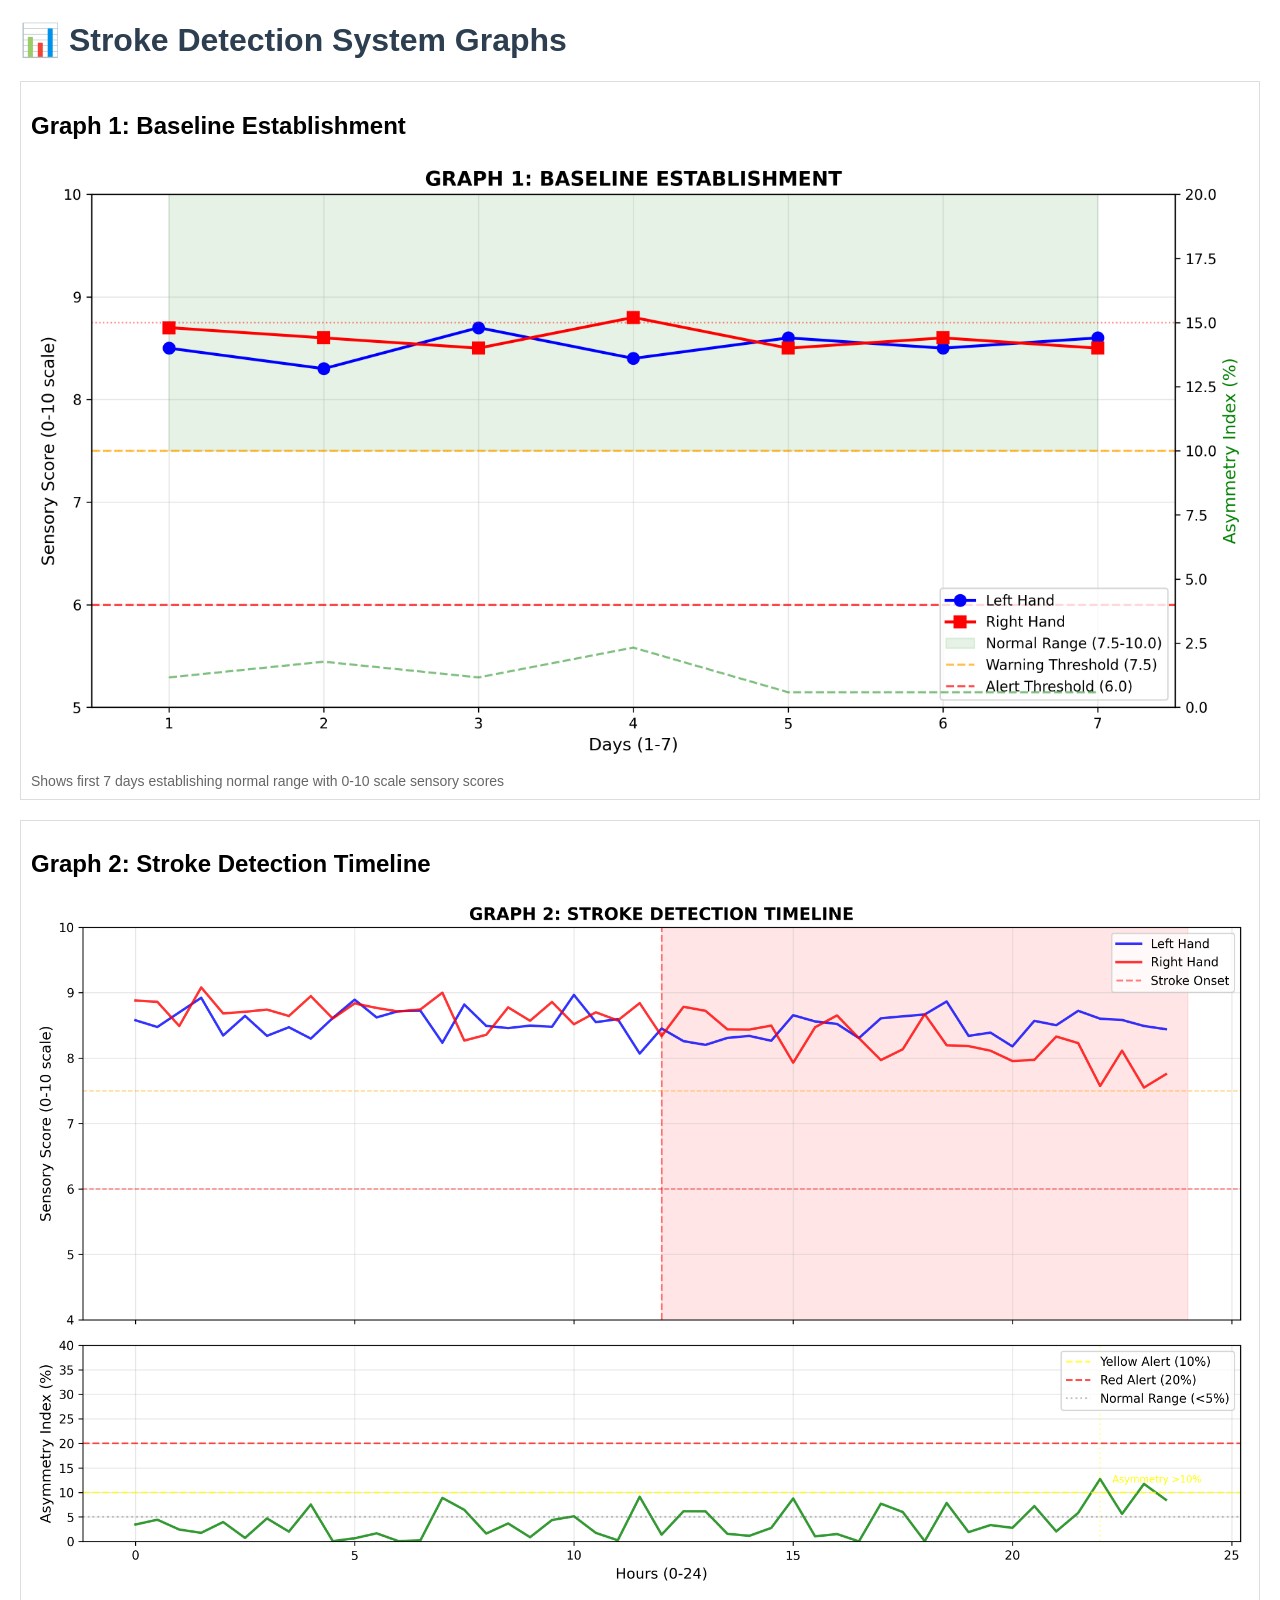
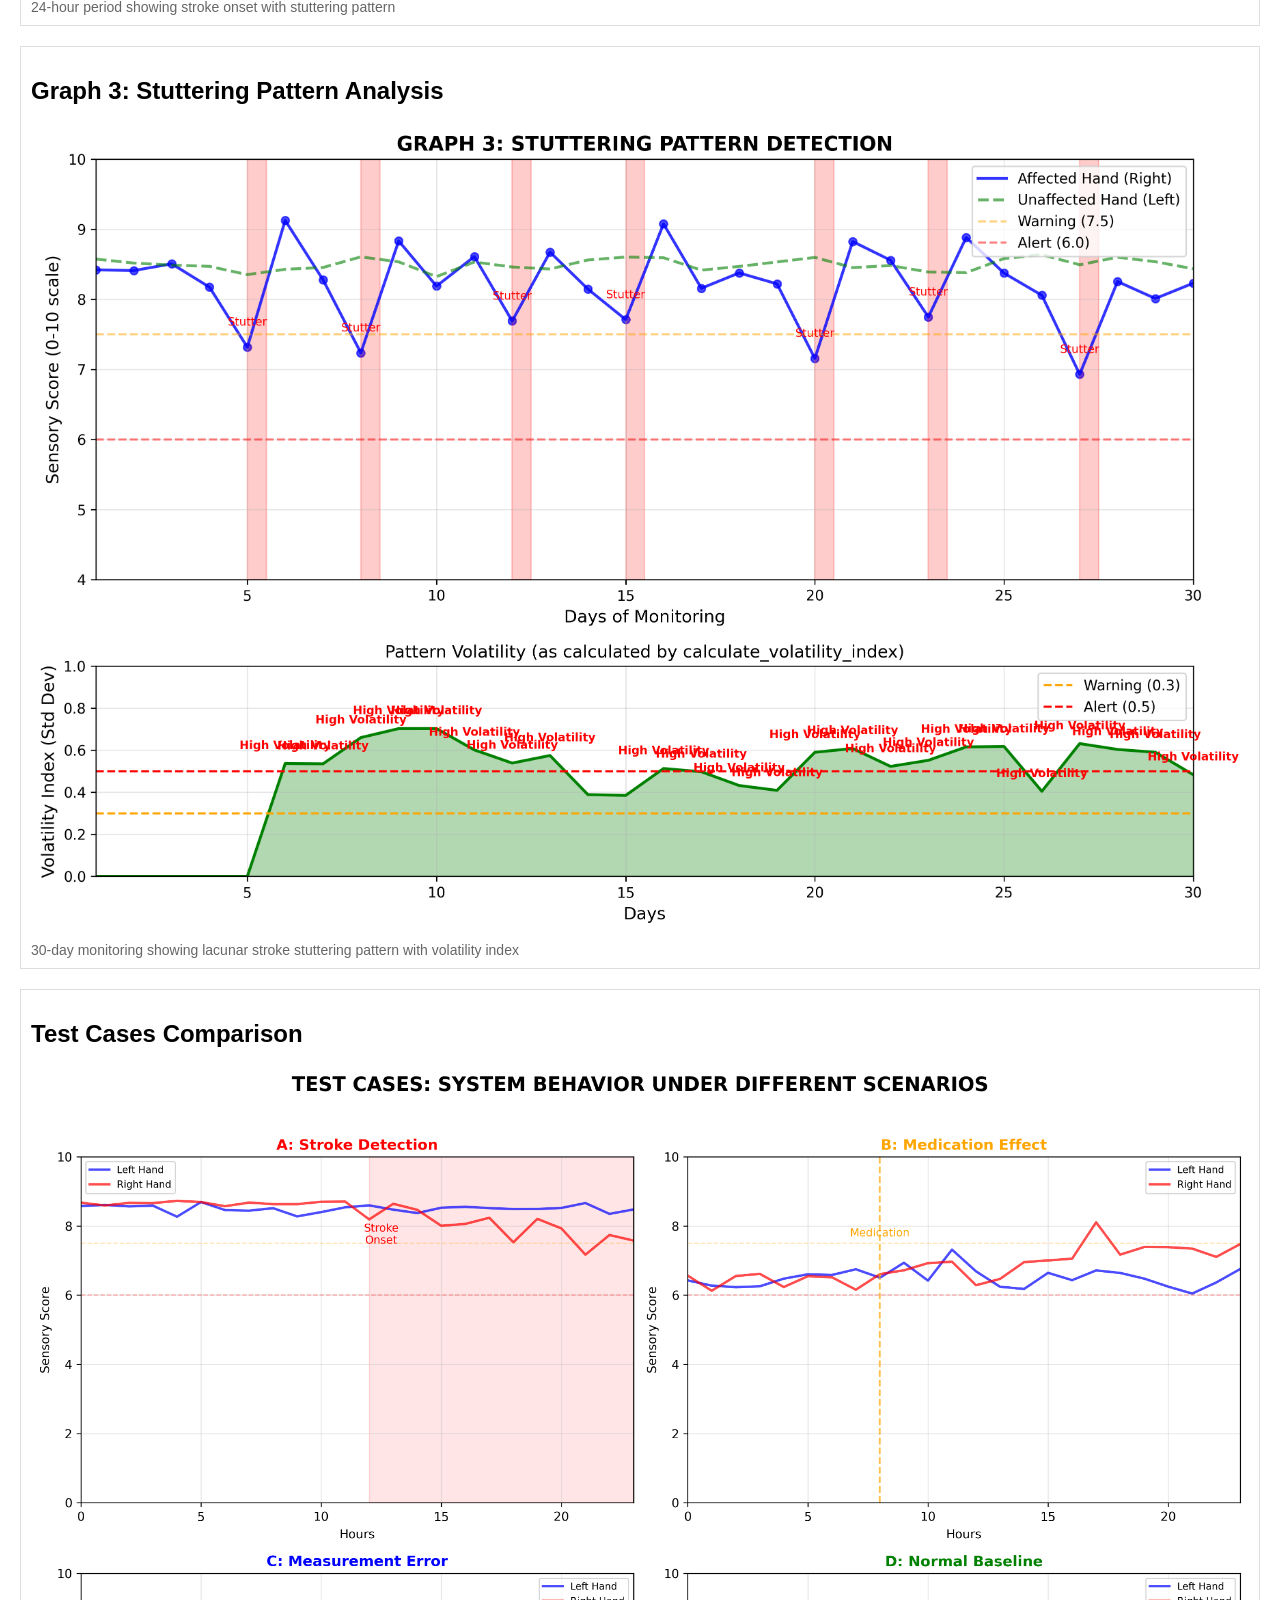
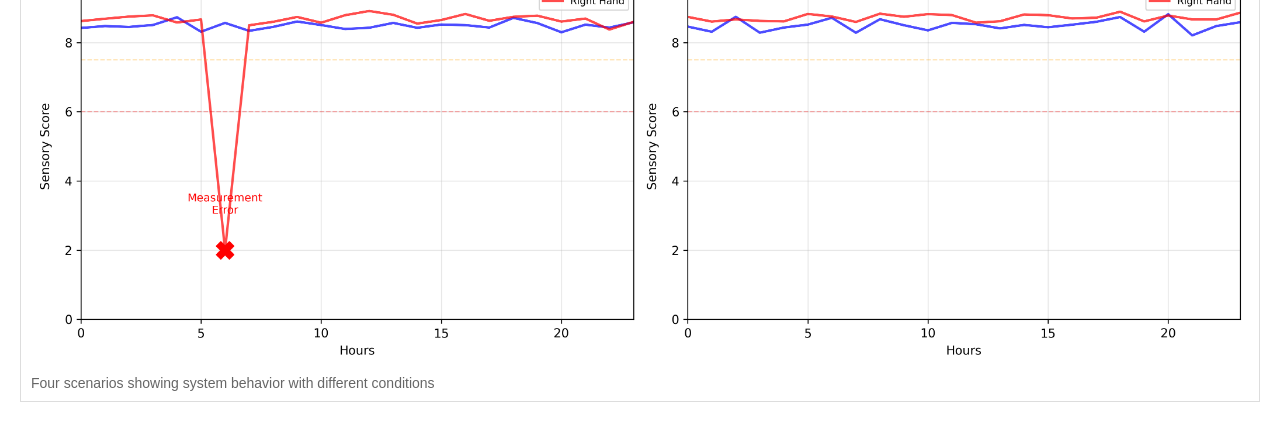
==== tests/graphs_output/index.html @ 02b51df7 "graph" ====
<!DOCTYPE html>
<html>
<head>
    <title>Stroke Detection System Graphs</title>
    <style>
        body { font-family: Arial, sans-serif; margin: 20px; }
        h1 { color: #2c3e50; }
        .graph { margin: 20px 0; border: 1px solid #ddd; padding: 10px; }
        .graph img { max-width: 100%; height: auto; }
        .caption { color: #666; font-size: 14px; margin-top: 5px; }
    </style>
</head>
<body>
    <h1>📊 Stroke Detection System Graphs</h1>

    <div class="graph">
        <h2>Graph 1: Baseline Establishment</h2>
        <img src="graph1_baseline.png" alt="Baseline Graph">
        <div class="caption">Shows first 7 days establishing normal range with 0-10 scale sensory scores</div>
    </div>
    
    <div class="graph">
        <h2>Graph 2: Stroke Detection Timeline</h2>
        <img src="graph2_stroke_timeline.png" alt="Stroke Timeline Graph">
        <div class="caption">24-hour period showing stroke onset with stuttering pattern</div>
    </div>
    
    <div class="graph">
        <h2>Graph 3: Stuttering Pattern Analysis</h2>
        <img src="graph3_stuttering_corrected.png" alt="Stuttering Pattern Graph">
        <div class="caption">30-day monitoring showing lacunar stroke stuttering pattern with volatility index</div>
    </div>
    
    <div class="graph">
        <h2>Test Cases Comparison</h2>
        <img src="test_cases_corrected.png" alt="Test Cases Graph">
        <div class="caption">Four scenarios showing system behavior with different conditions</div>
    </div>
</body>
</html>
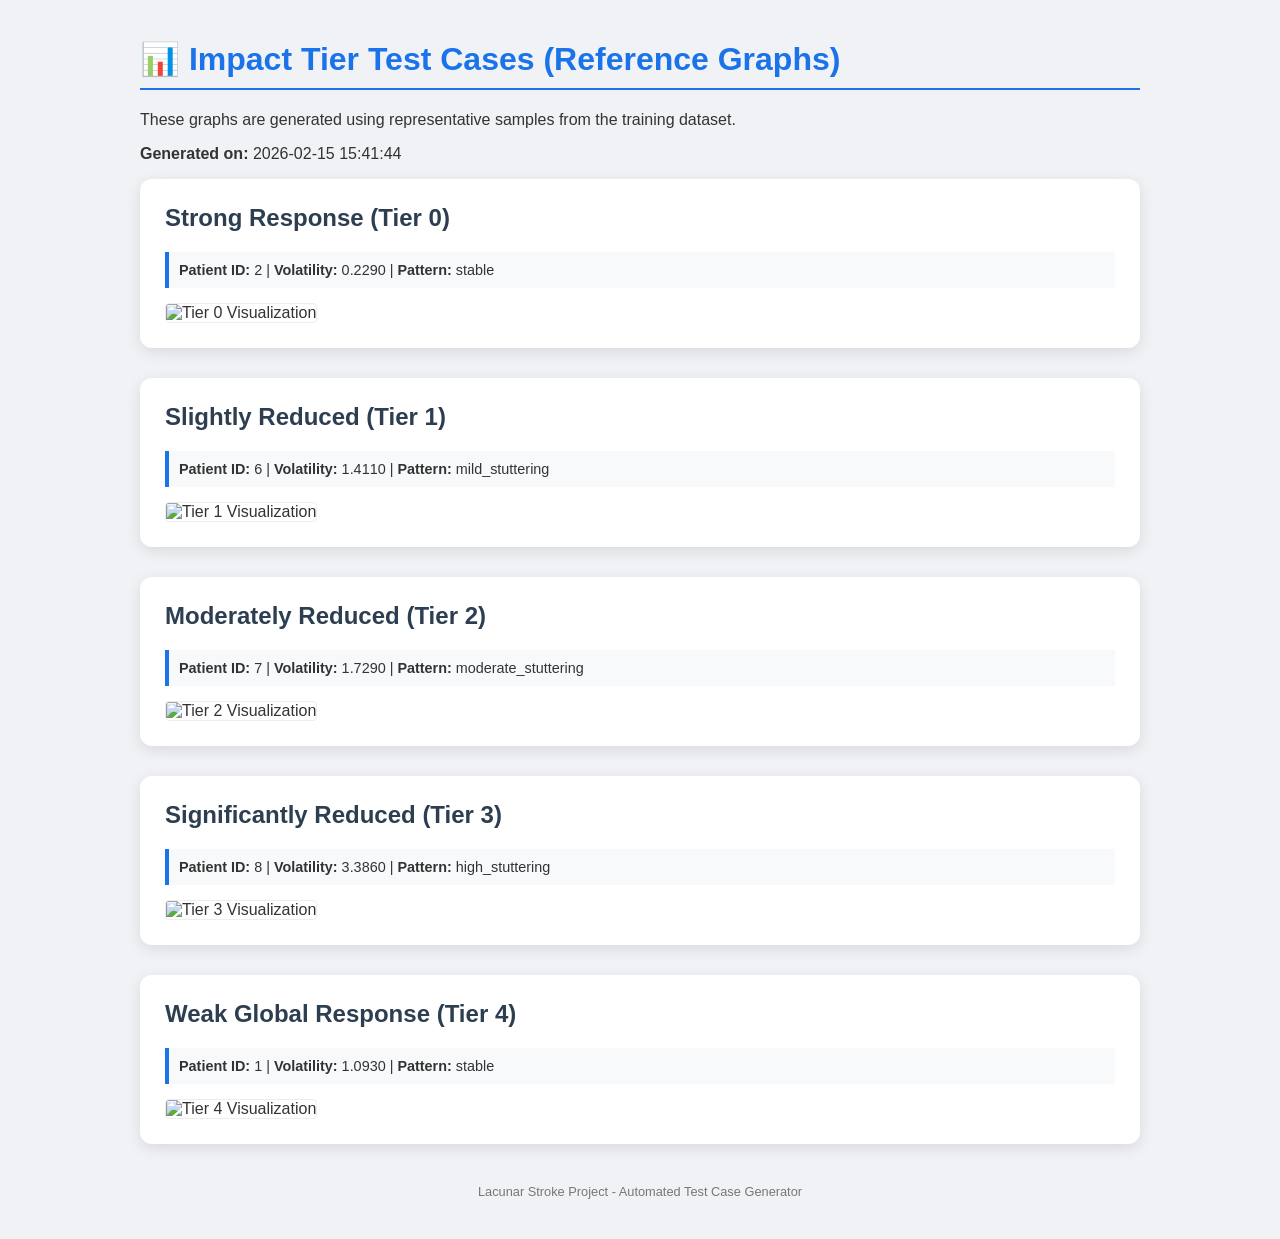
==== commit 3fc2a23f: "graph" ====
--- a/tests/graphs_output/index.html
+++ b/tests/graphs_output/index.html
@@ -1,41 +1,78 @@
 
-<!DOCTYPE html>
-<html>
-<head>
-    <title>Stroke Detection System Graphs</title>
-    <style>
-        body { font-family: Arial, sans-serif; margin: 20px; }
-        h1 { color: #2c3e50; }
-        .graph { margin: 20px 0; border: 1px solid #ddd; padding: 10px; }
-        .graph img { max-width: 100%; height: auto; }
-        .caption { color: #666; font-size: 14px; margin-top: 5px; }
-    </style>
-</head>
-<body>
-    <h1>📊 Stroke Detection System Graphs</h1>
-
-    <div class="graph">
-        <h2>Graph 1: Baseline Establishment</h2>
-        <img src="graph1_baseline.png" alt="Baseline Graph">
-        <div class="caption">Shows first 7 days establishing normal range with 0-10 scale sensory scores</div>
-    </div>
+    <!DOCTYPE html>
+    <html lang="en">
+    <head>
+        <meta charset="UTF-8">
+        <title>Impact Tier Test Cases</title>
+        <style>
+            body { font-family: 'Segoe UI', Tahoma, Geneva, Verdana, sans-serif; margin: 40px; background-color: #f0f2f5; color: #333; }
+            .container { max-width: 1000px; margin: auto; }
+            .graph-container { background: white; padding: 25px; margin-bottom: 30px; border-radius: 12px; box-shadow: 0 4px 15px rgba(0,0,0,0.1); }
+            img { width: 100%; border-radius: 4px; border: 1px solid #eee; }
+            h1 { color: #1a73e8; border-bottom: 2px solid #1a73e8; padding-bottom: 10px; }
+            h2 { color: #2c3e50; margin-top: 0; }
+            .metadata { background: #f8f9fa; padding: 10px; border-left: 4px solid #1a73e8; font-size: 0.9em; margin-bottom: 15px; }
+            .footer { text-align: center; margin-top: 40px; color: #777; font-size: 0.8em; }
+        </style>
+    </head>
+    <body>
+        <div class="container">
+            <h1>📊 Impact Tier Test Cases (Reference Graphs)</h1>
+            <p>These graphs are generated using representative samples from the training dataset.</p>
+            <p><strong>Generated on:</strong> 2026-02-15 15:41:44</p>
     
-    <div class="graph">
-        <h2>Graph 2: Stroke Detection Timeline</h2>
-        <img src="graph2_stroke_timeline.png" alt="Stroke Timeline Graph">
-        <div class="caption">24-hour period showing stroke onset with stuttering pattern</div>
-    </div>
-    
-    <div class="graph">
-        <h2>Graph 3: Stuttering Pattern Analysis</h2>
-        <img src="graph3_stuttering_corrected.png" alt="Stuttering Pattern Graph">
-        <div class="caption">30-day monitoring showing lacunar stroke stuttering pattern with volatility index</div>
-    </div>
-    
-    <div class="graph">
-        <h2>Test Cases Comparison</h2>
-        <img src="test_cases_corrected.png" alt="Test Cases Graph">
-        <div class="caption">Four scenarios showing system behavior with different conditions</div>
-    </div>
-</body>
-</html>
+            <div class="graph-container">
+                <h2>Strong Response (Tier 0)</h2>
+                <div class="metadata">
+                    <strong>Patient ID:</strong> 2 | 
+                    <strong>Volatility:</strong> 0.2290 | 
+                    <strong>Pattern:</strong> stable
+                </div>
+                <img src="tier_0_graph.png" alt="Tier 0 Visualization">
+            </div>
+        
+            <div class="graph-container">
+                <h2>Slightly Reduced (Tier 1)</h2>
+                <div class="metadata">
+                    <strong>Patient ID:</strong> 6 | 
+                    <strong>Volatility:</strong> 1.4110 | 
+                    <strong>Pattern:</strong> mild_stuttering
+                </div>
+                <img src="tier_1_graph.png" alt="Tier 1 Visualization">
+            </div>
+        
+            <div class="graph-container">
+                <h2>Moderately Reduced (Tier 2)</h2>
+                <div class="metadata">
+                    <strong>Patient ID:</strong> 7 | 
+                    <strong>Volatility:</strong> 1.7290 | 
+                    <strong>Pattern:</strong> moderate_stuttering
+                </div>
+                <img src="tier_2_graph.png" alt="Tier 2 Visualization">
+            </div>
+        
+            <div class="graph-container">
+                <h2>Significantly Reduced (Tier 3)</h2>
+                <div class="metadata">
+                    <strong>Patient ID:</strong> 8 | 
+                    <strong>Volatility:</strong> 3.3860 | 
+                    <strong>Pattern:</strong> high_stuttering
+                </div>
+                <img src="tier_3_graph.png" alt="Tier 3 Visualization">
+            </div>
+        
+            <div class="graph-container">
+                <h2>Weak Global Response (Tier 4)</h2>
+                <div class="metadata">
+                    <strong>Patient ID:</strong> 1 | 
+                    <strong>Volatility:</strong> 1.0930 | 
+                    <strong>Pattern:</strong> stable
+                </div>
+                <img src="tier_4_graph.png" alt="Tier 4 Visualization">
+            </div>
+        
+            <div class="footer">Lacunar Stroke Project - Automated Test Case Generator</div>
+        </div>
+    </body>
+    </html>
+    
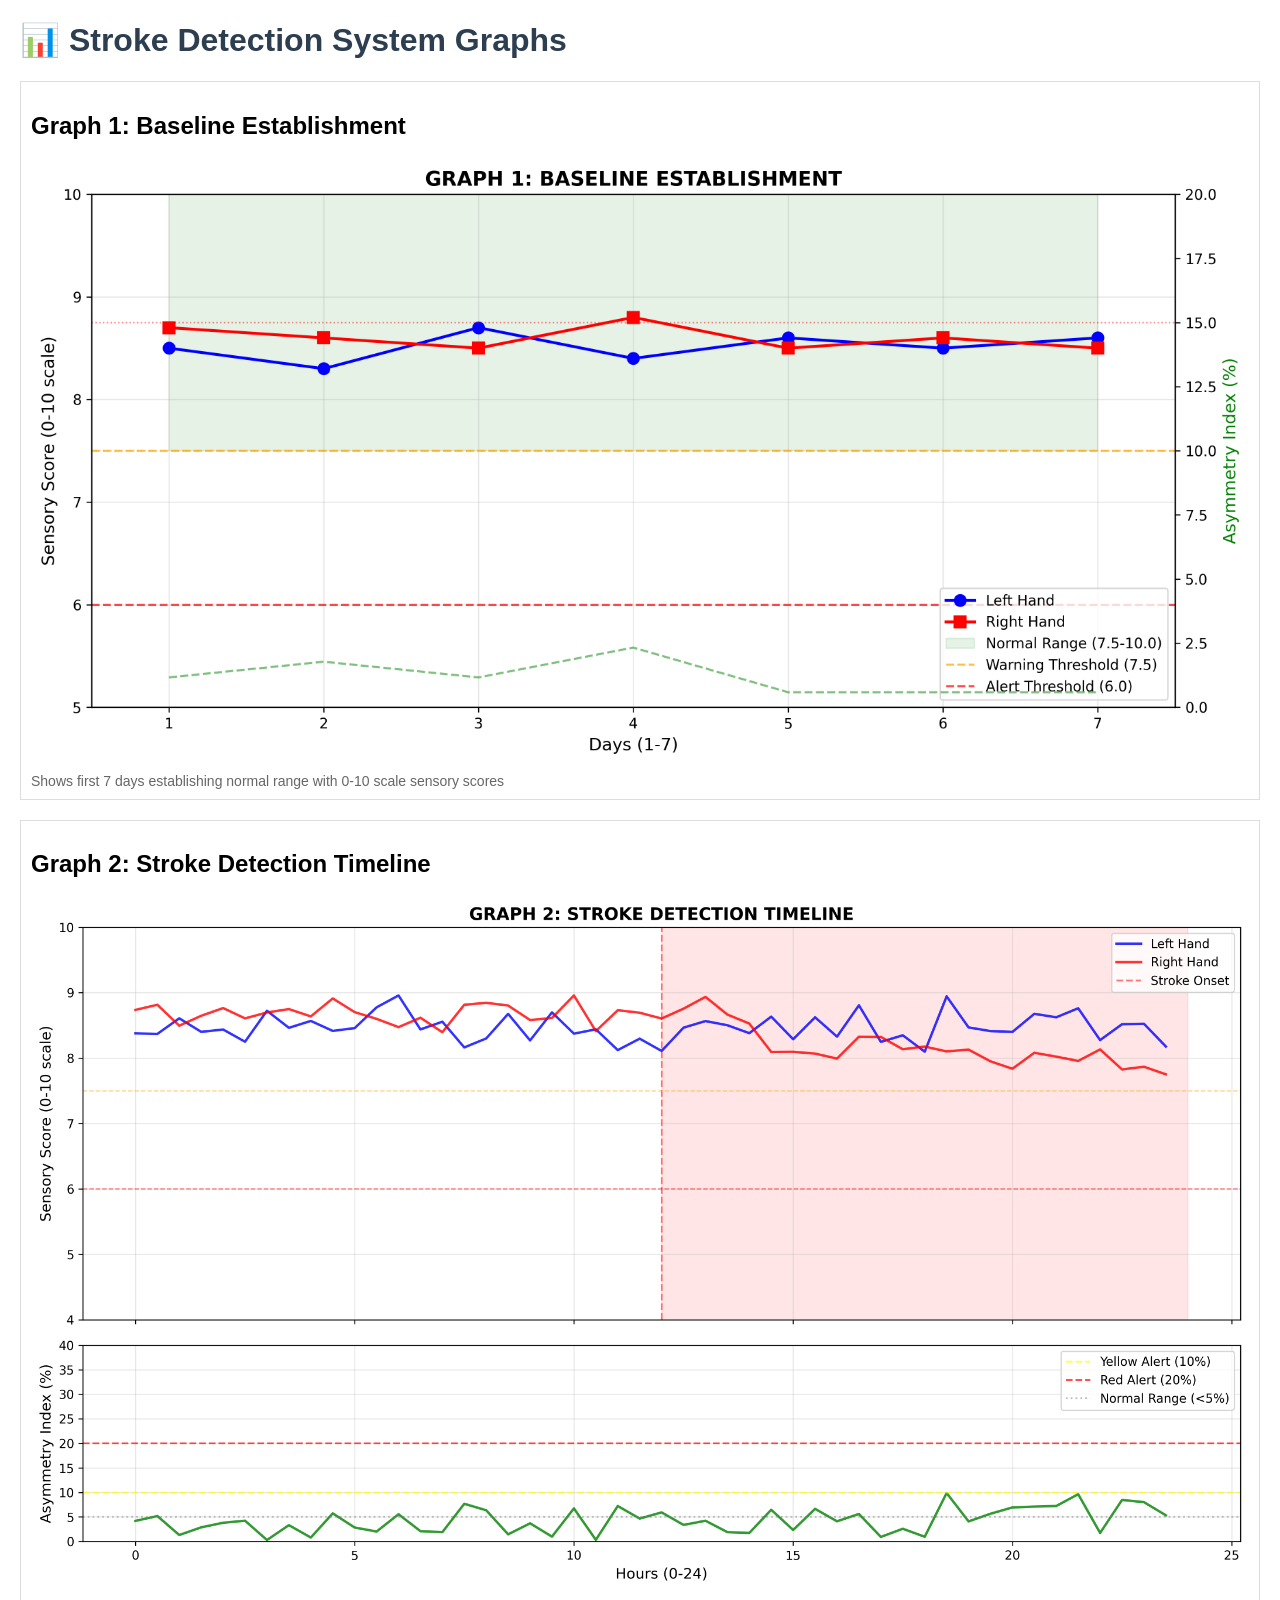
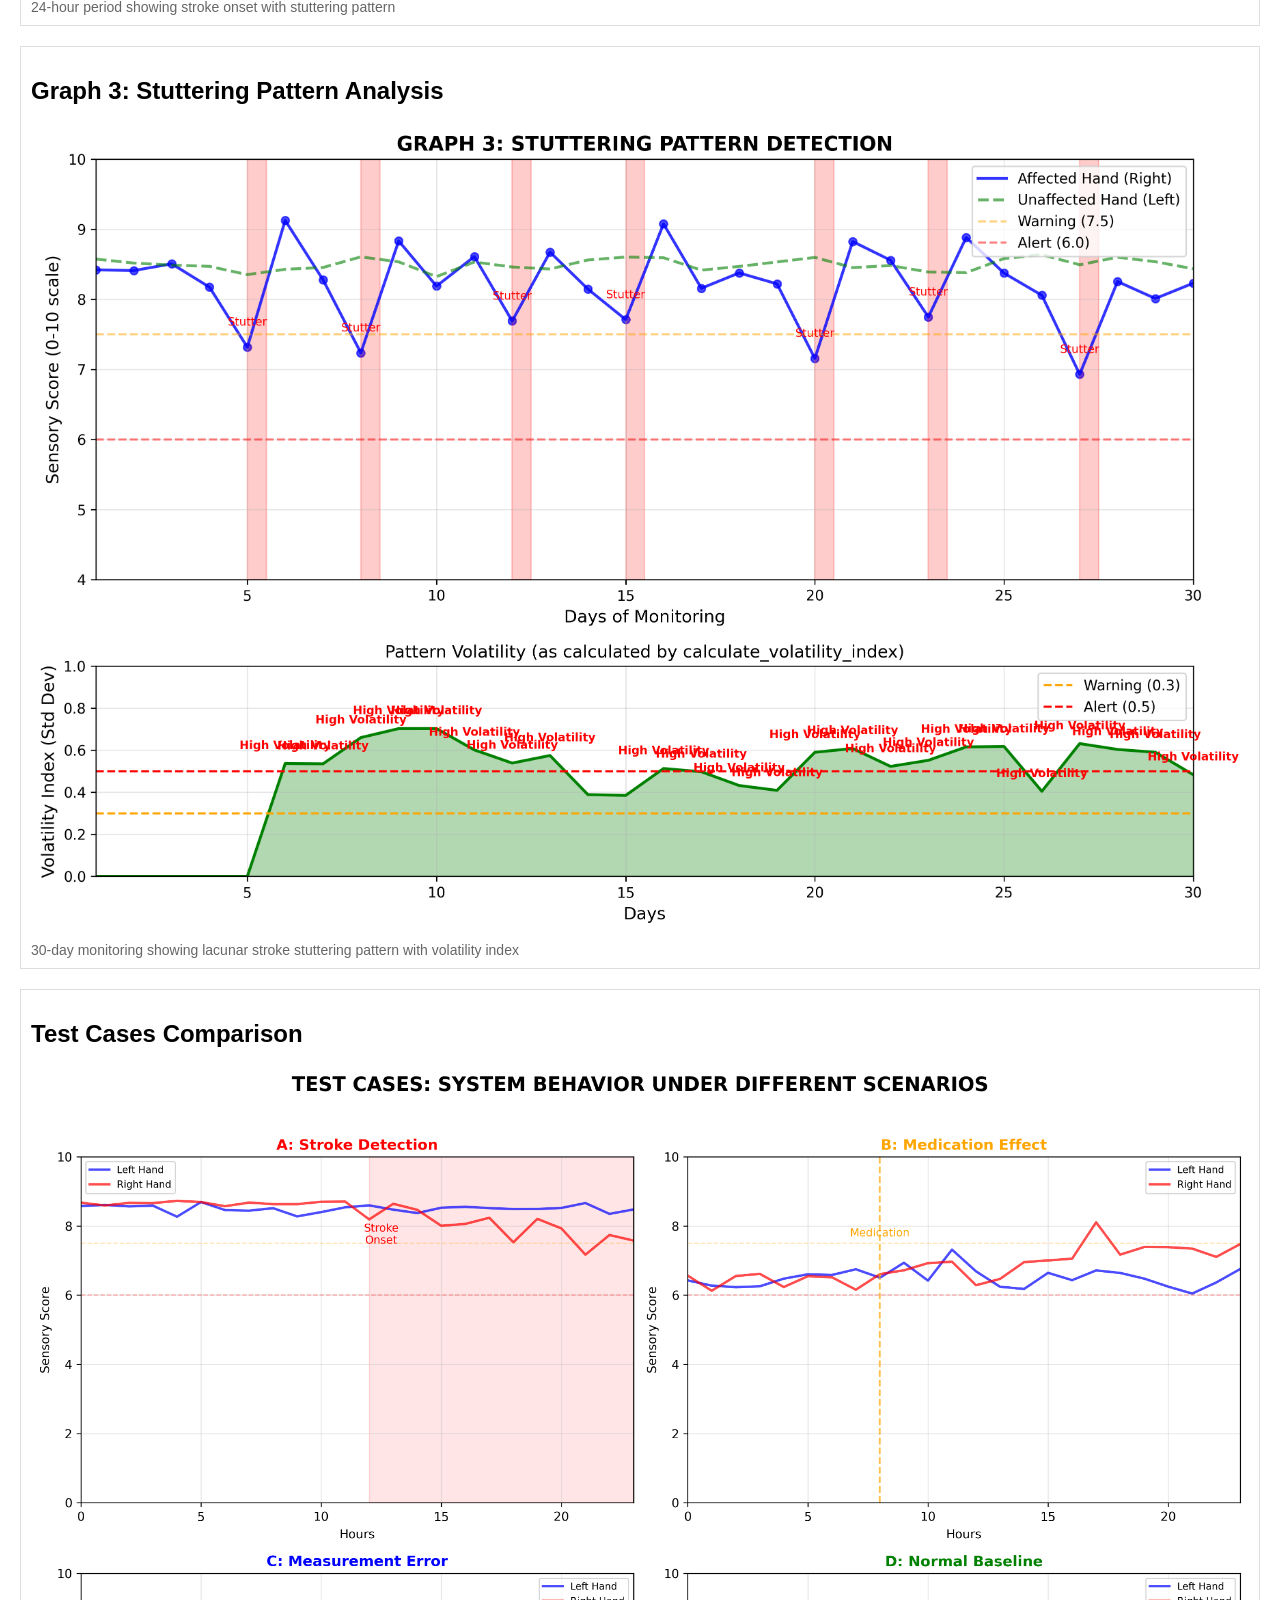
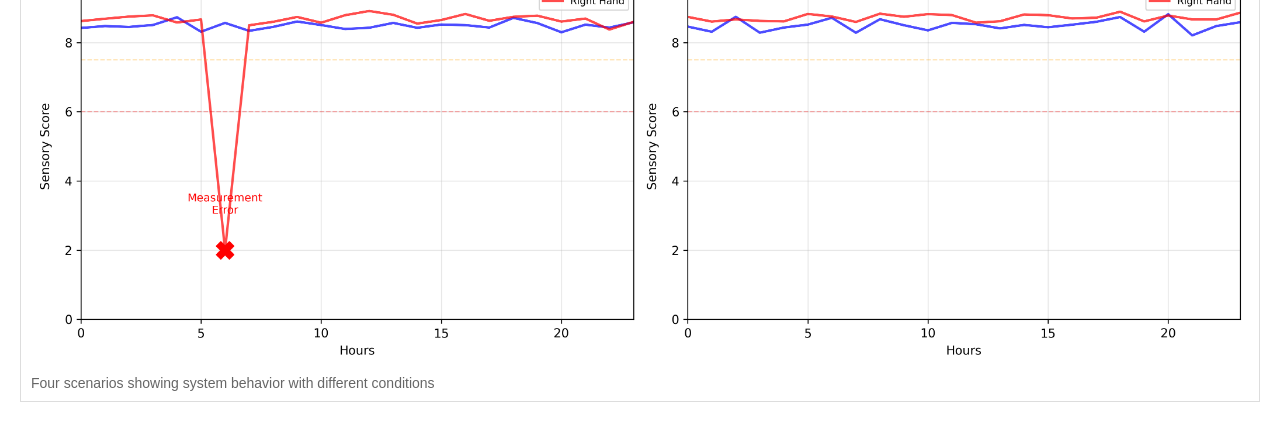
==== commit 5e6a364e: "Update" ====
--- a/tests/graphs_output/index.html
+++ b/tests/graphs_output/index.html
@@ -1,78 +1,41 @@
 
-    <!DOCTYPE html>
-    <html lang="en">
-    <head>
-        <meta charset="UTF-8">
-        <title>Impact Tier Test Cases</title>
-        <style>
-            body { font-family: 'Segoe UI', Tahoma, Geneva, Verdana, sans-serif; margin: 40px; background-color: #f0f2f5; color: #333; }
-            .container { max-width: 1000px; margin: auto; }
-            .graph-container { background: white; padding: 25px; margin-bottom: 30px; border-radius: 12px; box-shadow: 0 4px 15px rgba(0,0,0,0.1); }
-            img { width: 100%; border-radius: 4px; border: 1px solid #eee; }
-            h1 { color: #1a73e8; border-bottom: 2px solid #1a73e8; padding-bottom: 10px; }
-            h2 { color: #2c3e50; margin-top: 0; }
-            .metadata { background: #f8f9fa; padding: 10px; border-left: 4px solid #1a73e8; font-size: 0.9em; margin-bottom: 15px; }
-            .footer { text-align: center; margin-top: 40px; color: #777; font-size: 0.8em; }
-        </style>
-    </head>
-    <body>
-        <div class="container">
-            <h1>📊 Impact Tier Test Cases (Reference Graphs)</h1>
-            <p>These graphs are generated using representative samples from the training dataset.</p>
-            <p><strong>Generated on:</strong> 2026-02-15 15:41:44</p>
+<!DOCTYPE html>
+<html>
+<head>
+    <title>Stroke Detection System Graphs</title>
+    <style>
+        body { font-family: Arial, sans-serif; margin: 20px; }
+        h1 { color: #2c3e50; }
+        .graph { margin: 20px 0; border: 1px solid #ddd; padding: 10px; }
+        .graph img { max-width: 100%; height: auto; }
+        .caption { color: #666; font-size: 14px; margin-top: 5px; }
+    </style>
+</head>
+<body>
+    <h1>📊 Stroke Detection System Graphs</h1>
+
+    <div class="graph">
+        <h2>Graph 1: Baseline Establishment</h2>
+        <img src="graph1_baseline.png" alt="Baseline Graph">
+        <div class="caption">Shows first 7 days establishing normal range with 0-10 scale sensory scores</div>
+    </div>
     
-            <div class="graph-container">
-                <h2>Strong Response (Tier 0)</h2>
-                <div class="metadata">
-                    <strong>Patient ID:</strong> 2 | 
-                    <strong>Volatility:</strong> 0.2290 | 
-                    <strong>Pattern:</strong> stable
-                </div>
-                <img src="tier_0_graph.png" alt="Tier 0 Visualization">
-            </div>
-        
-            <div class="graph-container">
-                <h2>Slightly Reduced (Tier 1)</h2>
-                <div class="metadata">
-                    <strong>Patient ID:</strong> 6 | 
-                    <strong>Volatility:</strong> 1.4110 | 
-                    <strong>Pattern:</strong> mild_stuttering
-                </div>
-                <img src="tier_1_graph.png" alt="Tier 1 Visualization">
-            </div>
-        
-            <div class="graph-container">
-                <h2>Moderately Reduced (Tier 2)</h2>
-                <div class="metadata">
-                    <strong>Patient ID:</strong> 7 | 
-                    <strong>Volatility:</strong> 1.7290 | 
-                    <strong>Pattern:</strong> moderate_stuttering
-                </div>
-                <img src="tier_2_graph.png" alt="Tier 2 Visualization">
-            </div>
-        
-            <div class="graph-container">
-                <h2>Significantly Reduced (Tier 3)</h2>
-                <div class="metadata">
-                    <strong>Patient ID:</strong> 8 | 
-                    <strong>Volatility:</strong> 3.3860 | 
-                    <strong>Pattern:</strong> high_stuttering
-                </div>
-                <img src="tier_3_graph.png" alt="Tier 3 Visualization">
-            </div>
-        
-            <div class="graph-container">
-                <h2>Weak Global Response (Tier 4)</h2>
-                <div class="metadata">
-                    <strong>Patient ID:</strong> 1 | 
-                    <strong>Volatility:</strong> 1.0930 | 
-                    <strong>Pattern:</strong> stable
-                </div>
-                <img src="tier_4_graph.png" alt="Tier 4 Visualization">
-            </div>
-        
-            <div class="footer">Lacunar Stroke Project - Automated Test Case Generator</div>
-        </div>
-    </body>
-    </html>
-    +    <div class="graph">
+        <h2>Graph 2: Stroke Detection Timeline</h2>
+        <img src="graph2_stroke_timeline.png" alt="Stroke Timeline Graph">
+        <div class="caption">24-hour period showing stroke onset with stuttering pattern</div>
+    </div>
+    
+    <div class="graph">
+        <h2>Graph 3: Stuttering Pattern Analysis</h2>
+        <img src="graph3_stuttering_corrected.png" alt="Stuttering Pattern Graph">
+        <div class="caption">30-day monitoring showing lacunar stroke stuttering pattern with volatility index</div>
+    </div>
+    
+    <div class="graph">
+        <h2>Test Cases Comparison</h2>
+        <img src="test_cases_corrected.png" alt="Test Cases Graph">
+        <div class="caption">Four scenarios showing system behavior with different conditions</div>
+    </div>
+</body>
+</html>
